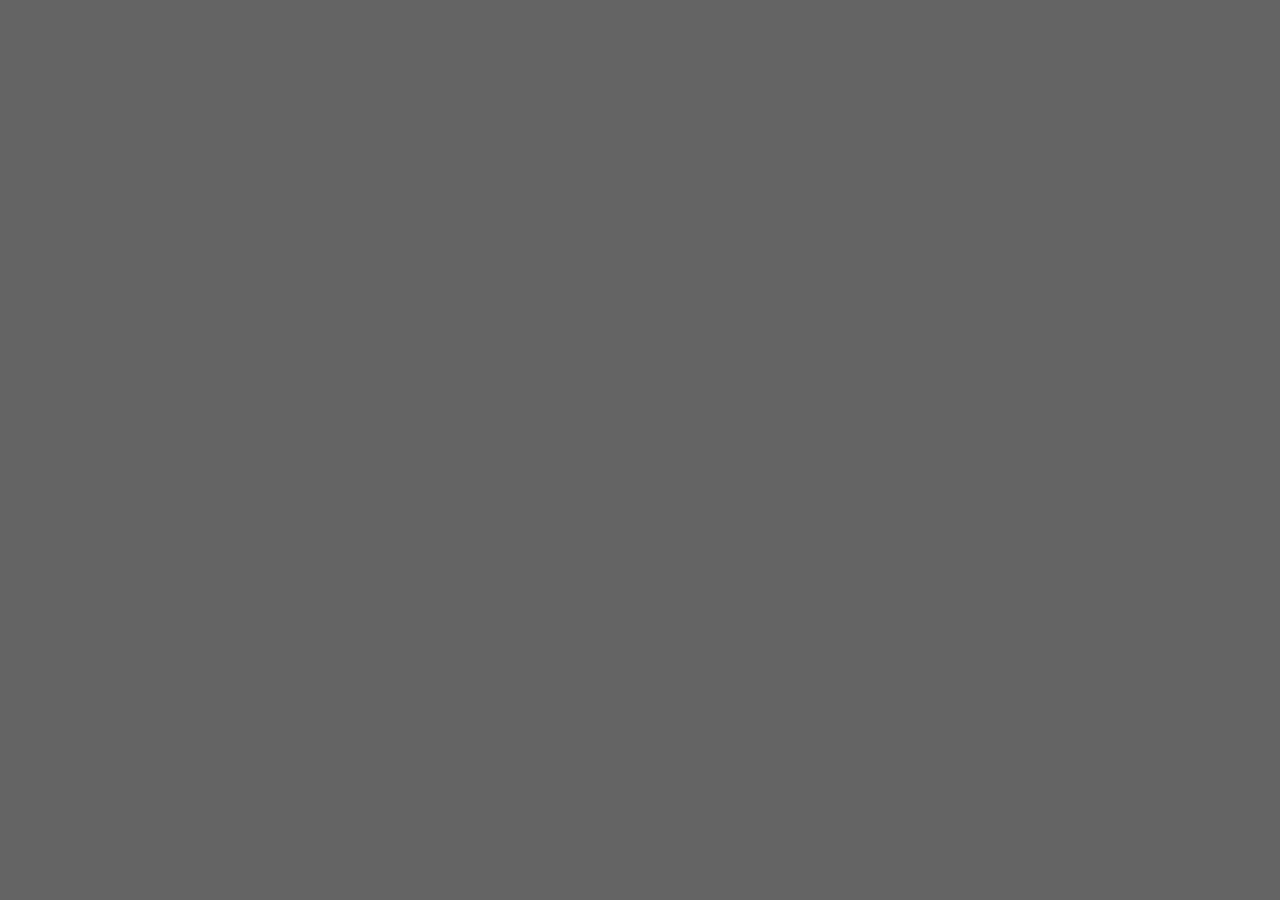
==== oscars.html @ a443cff0 "Changing approach and doing simple proof of concept" ====
<html>
<head>
  <meta charset="UTF-8">
  <script language="javascript" type="text/javascript" src="/libraries/p5.js"></script>
   <link href="/style.css" rel="stylesheet" type="text/css"</link> 
   <script language="javascript" type="text/javascript" src="/visualisation.js"></script>
</head>

<body>

</body>


</html>
---- style.css ----
body {
  padding: 0; 
  margin: 0;
}
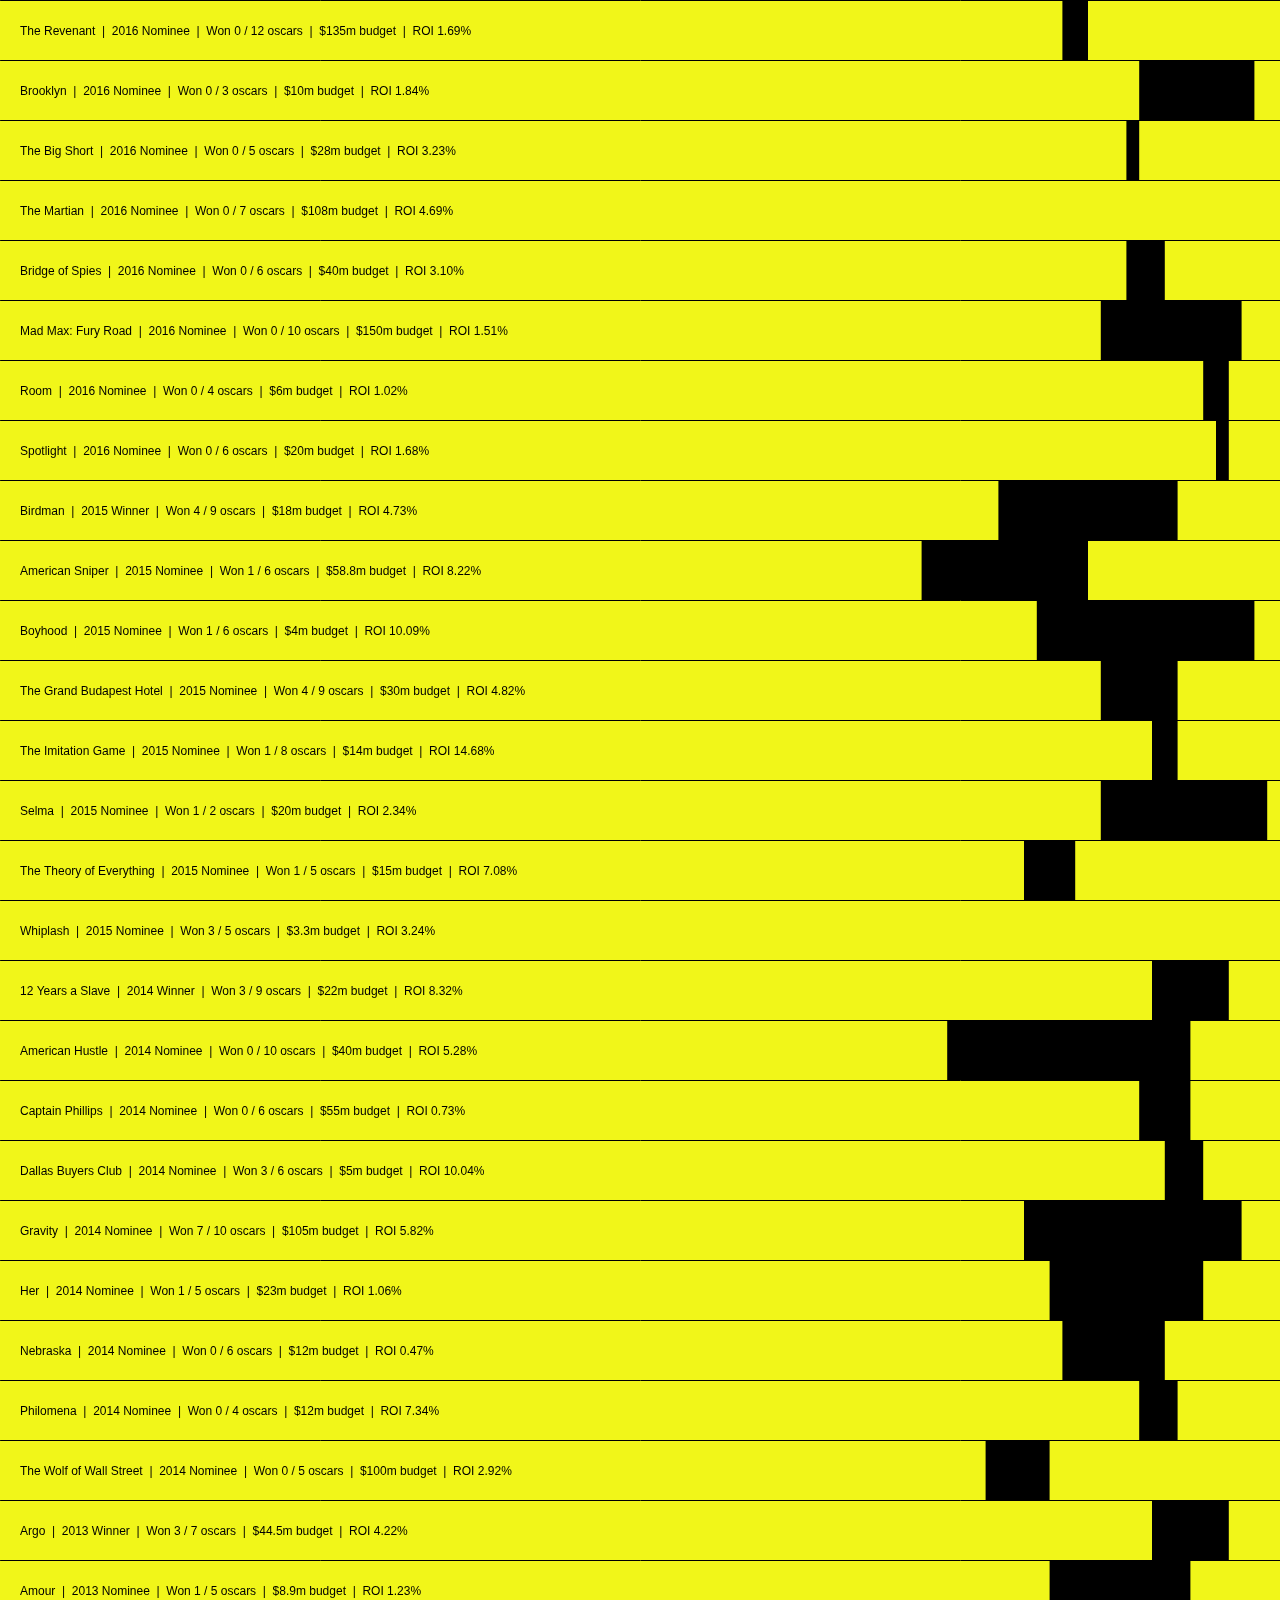
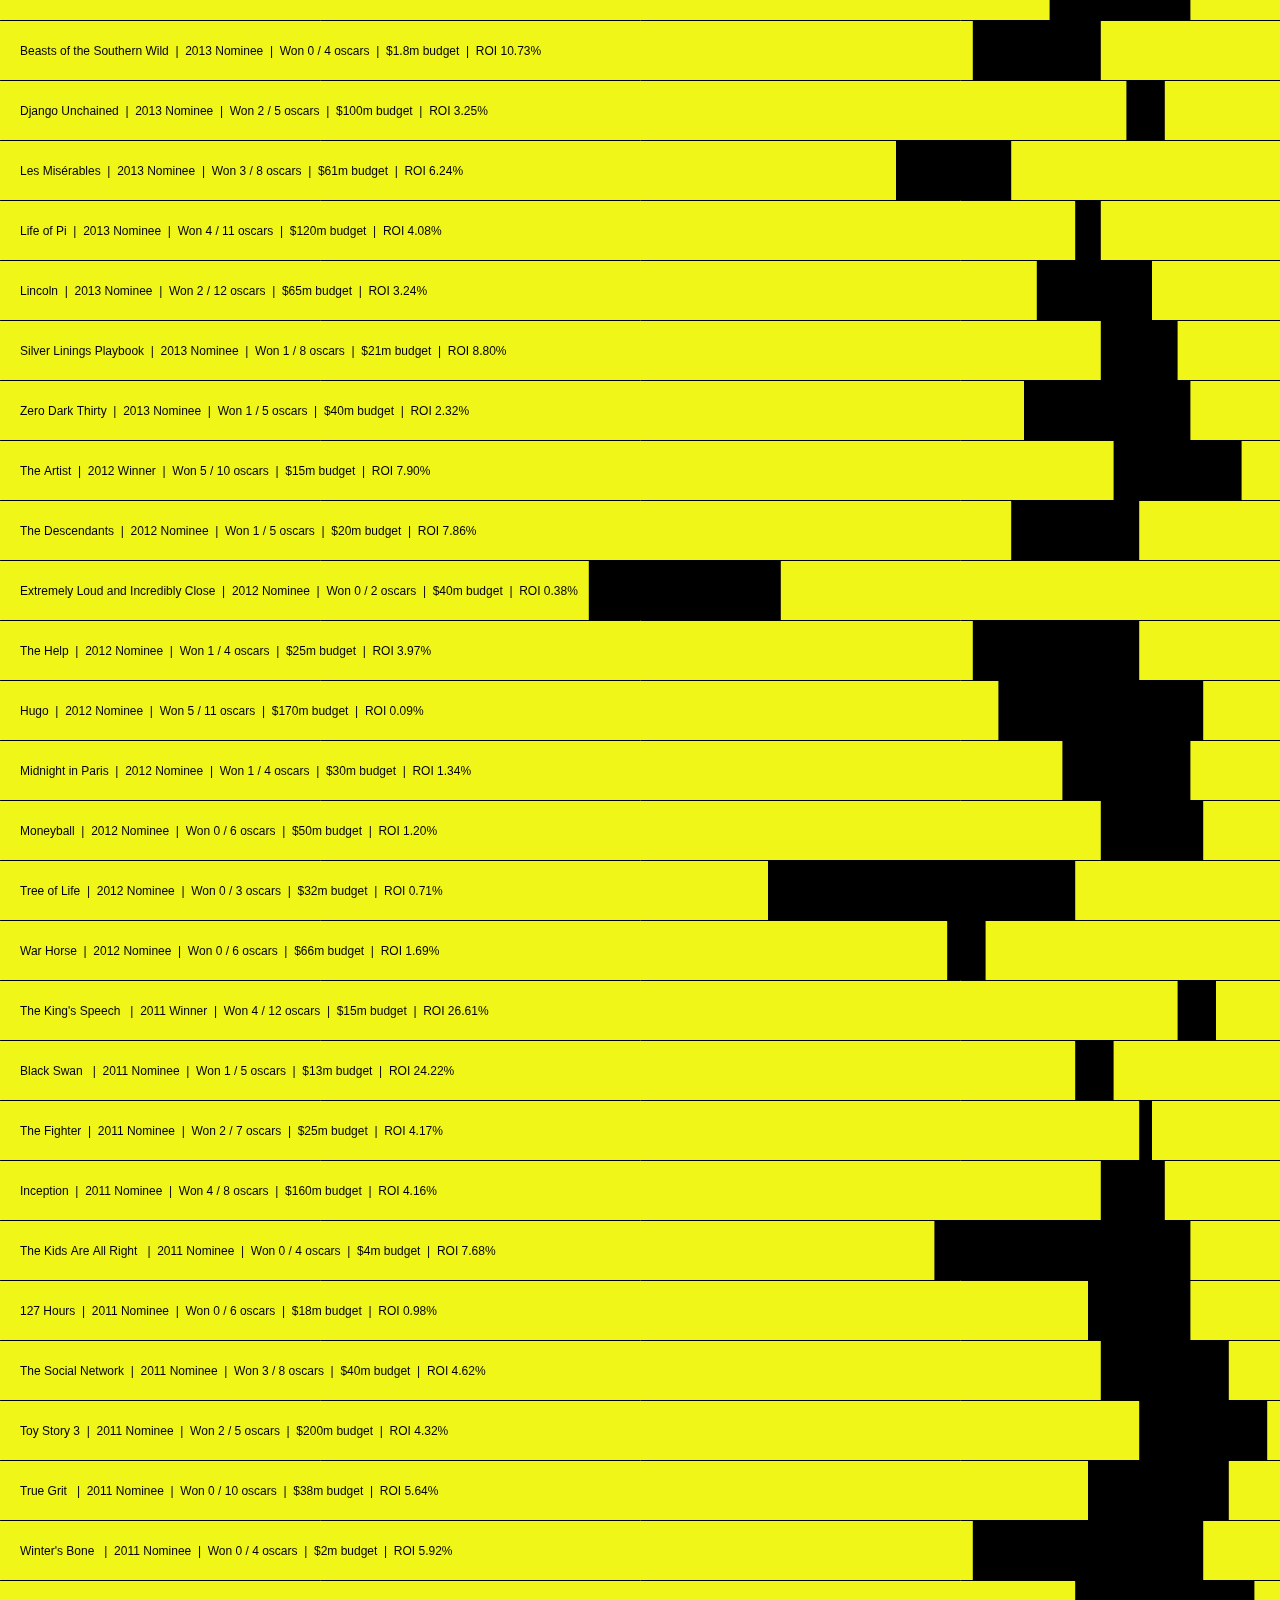
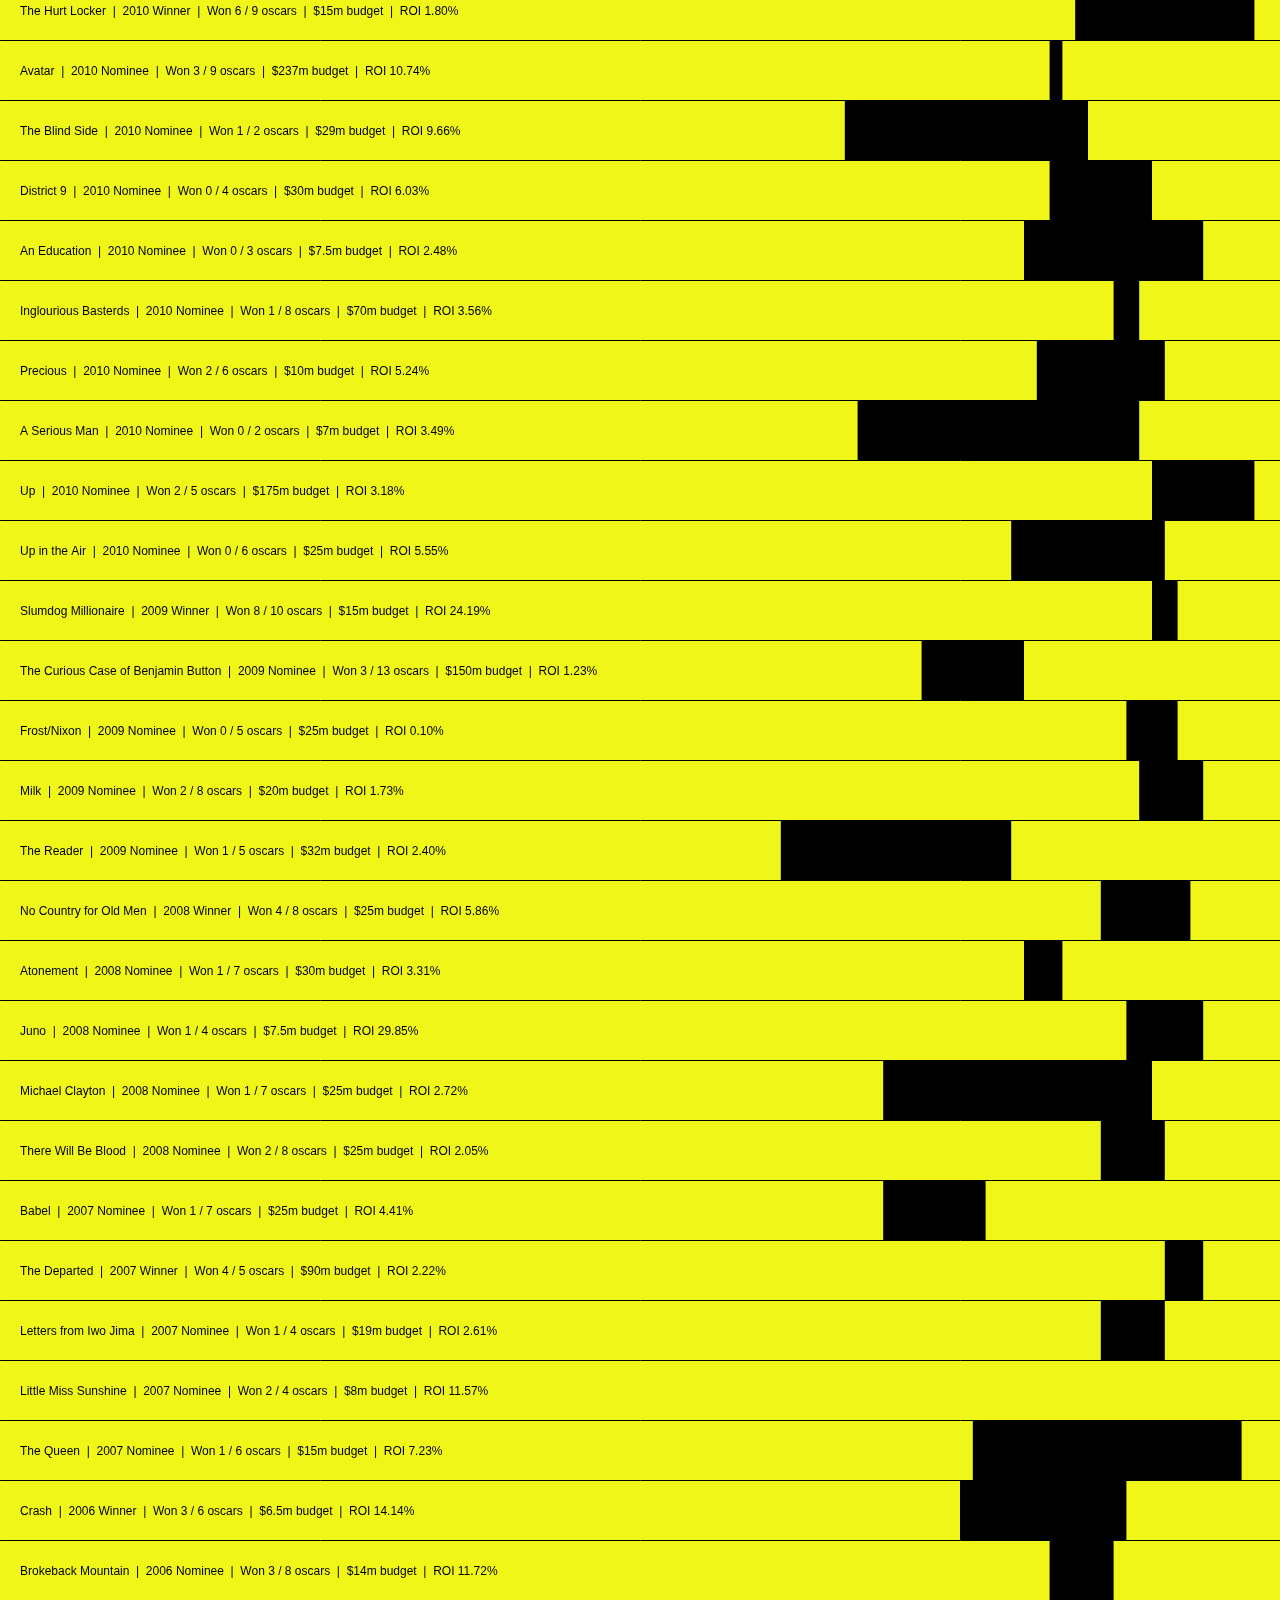
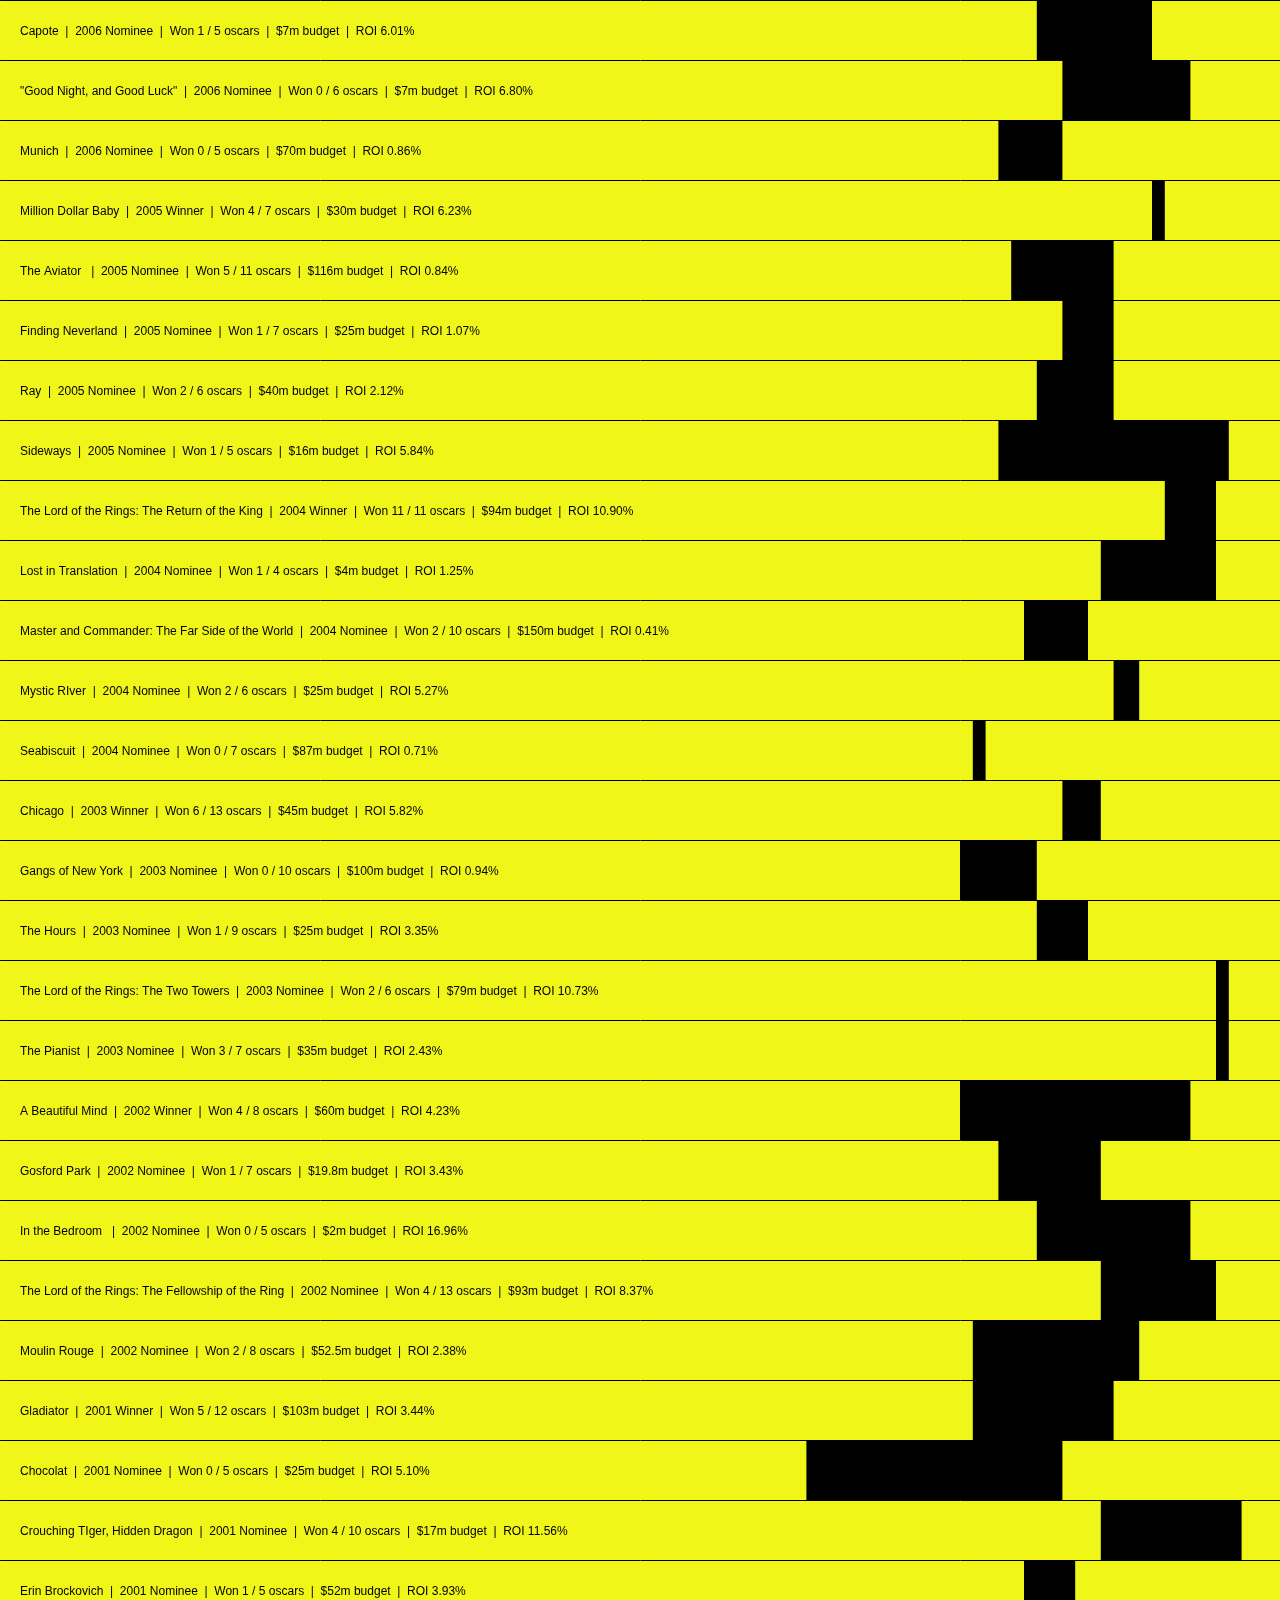
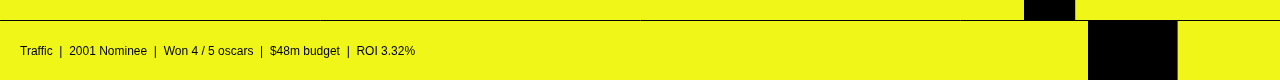
==== commit 0f6ccce0: "Adding Strings to the visualisation and doing math to the budgets" ====
--- a/oscars.html
+++ b/oscars.html
@@ -2,6 +2,7 @@
 <head>
   <meta charset="UTF-8">
   <script language="javascript" type="text/javascript" src="/libraries/p5.js"></script>
+  <script language="javascript" type="text/javascript" src="/libraries/p5.dom.js"></script>
    <link href="/style.css" rel="stylesheet" type="text/css"</link> 
    <script language="javascript" type="text/javascript" src="/visualisation.js"></script>
 </head>
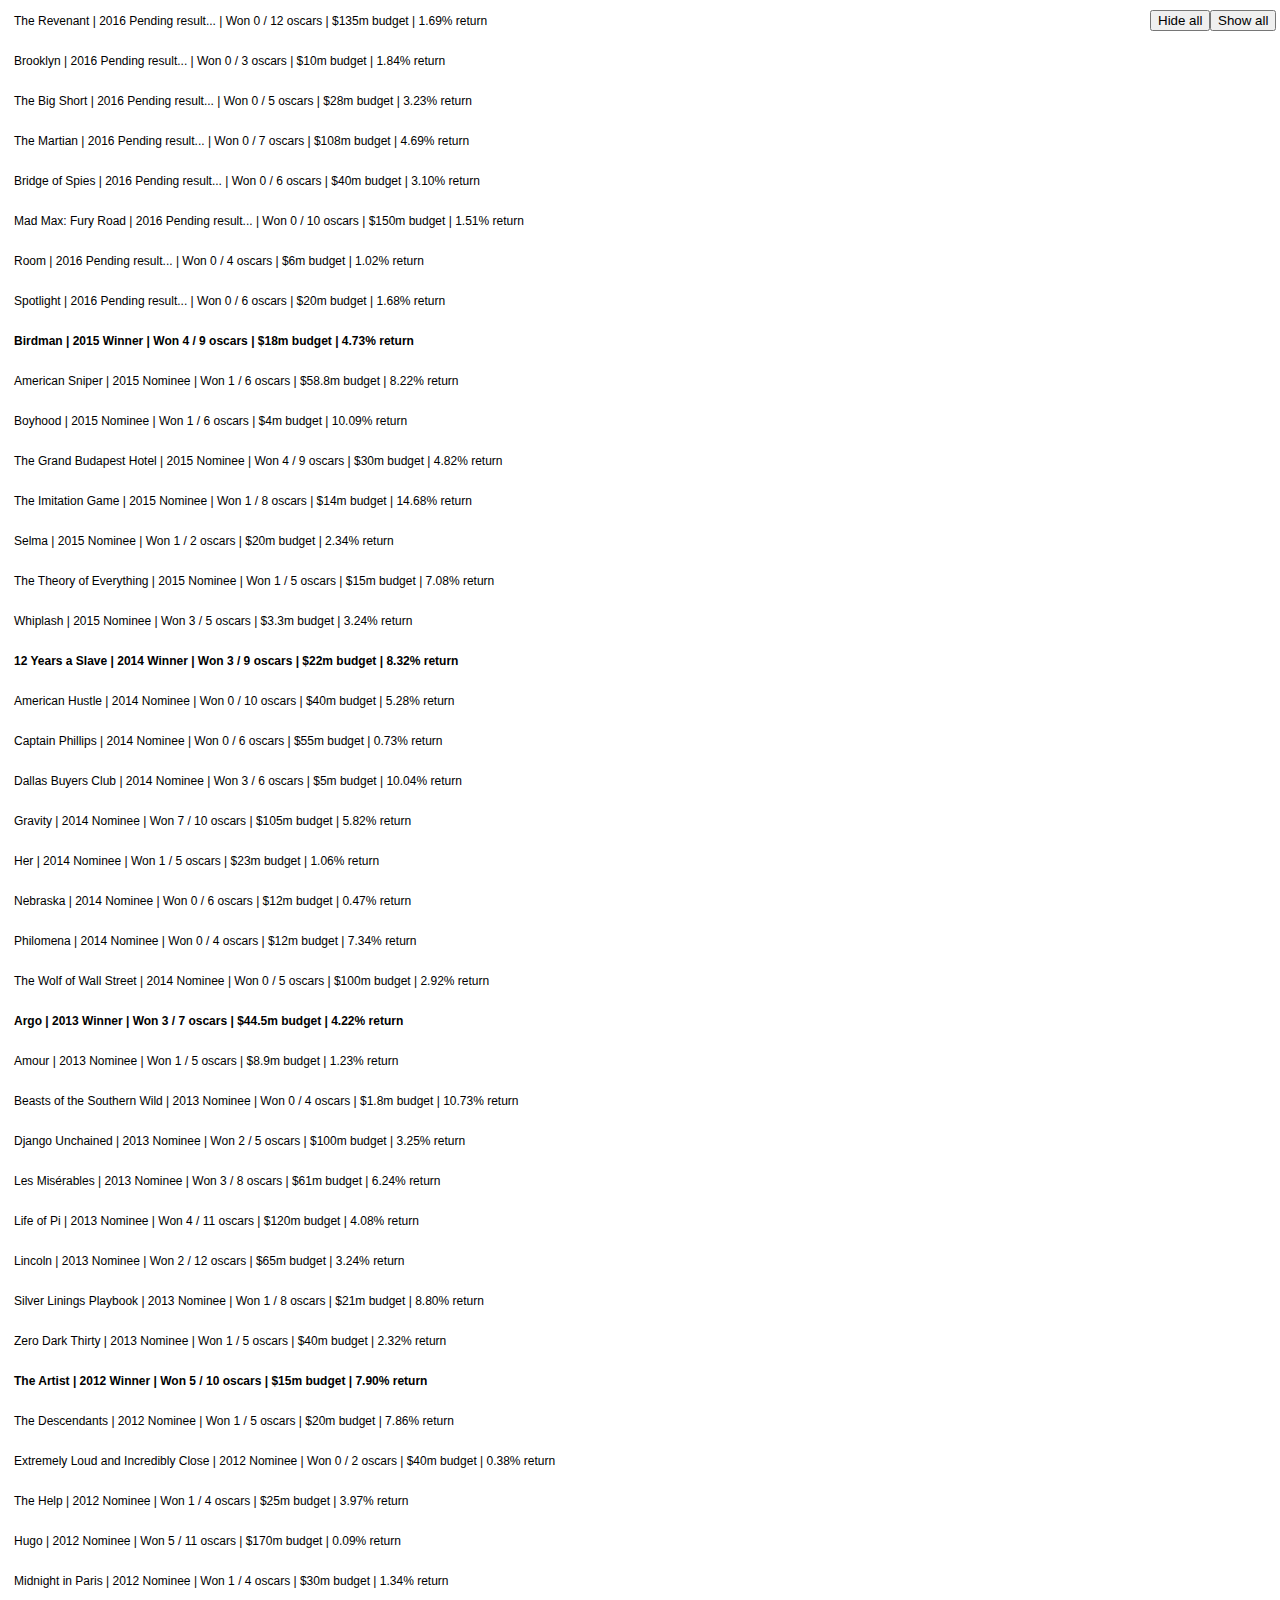
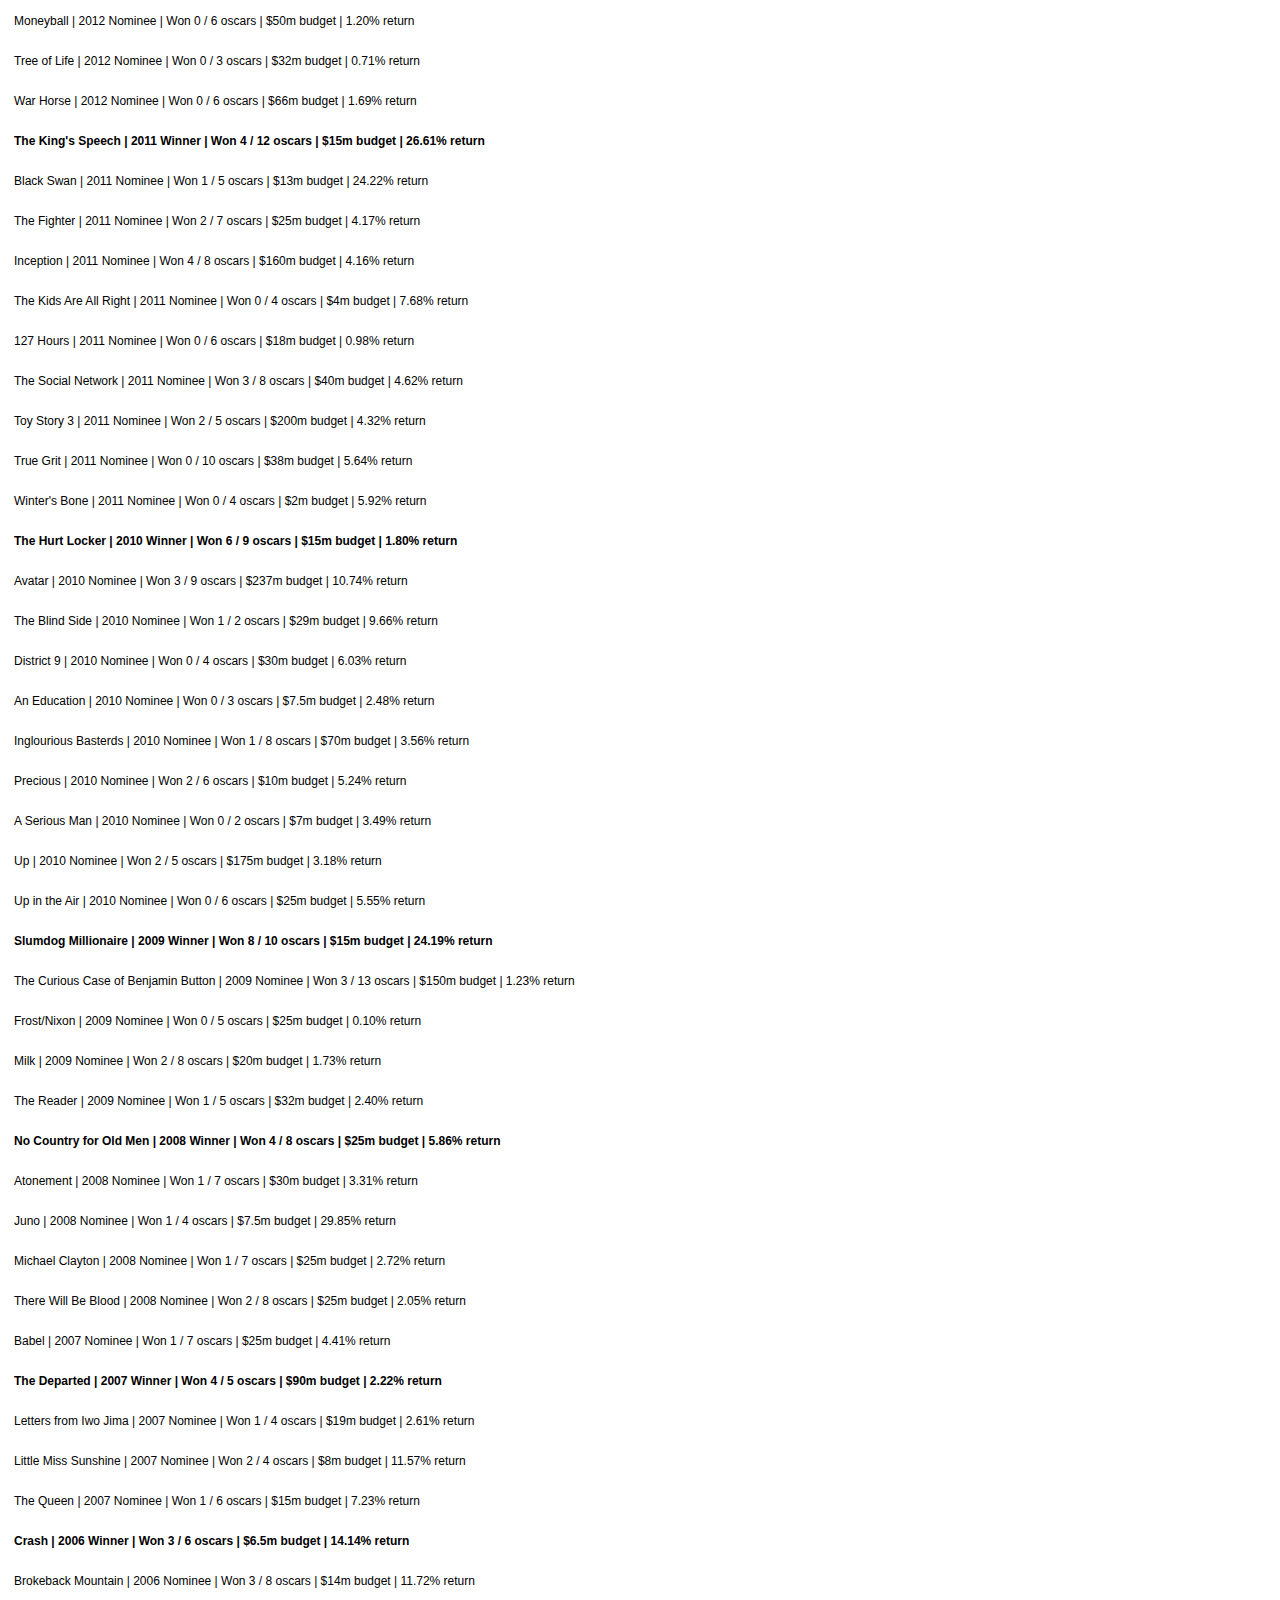
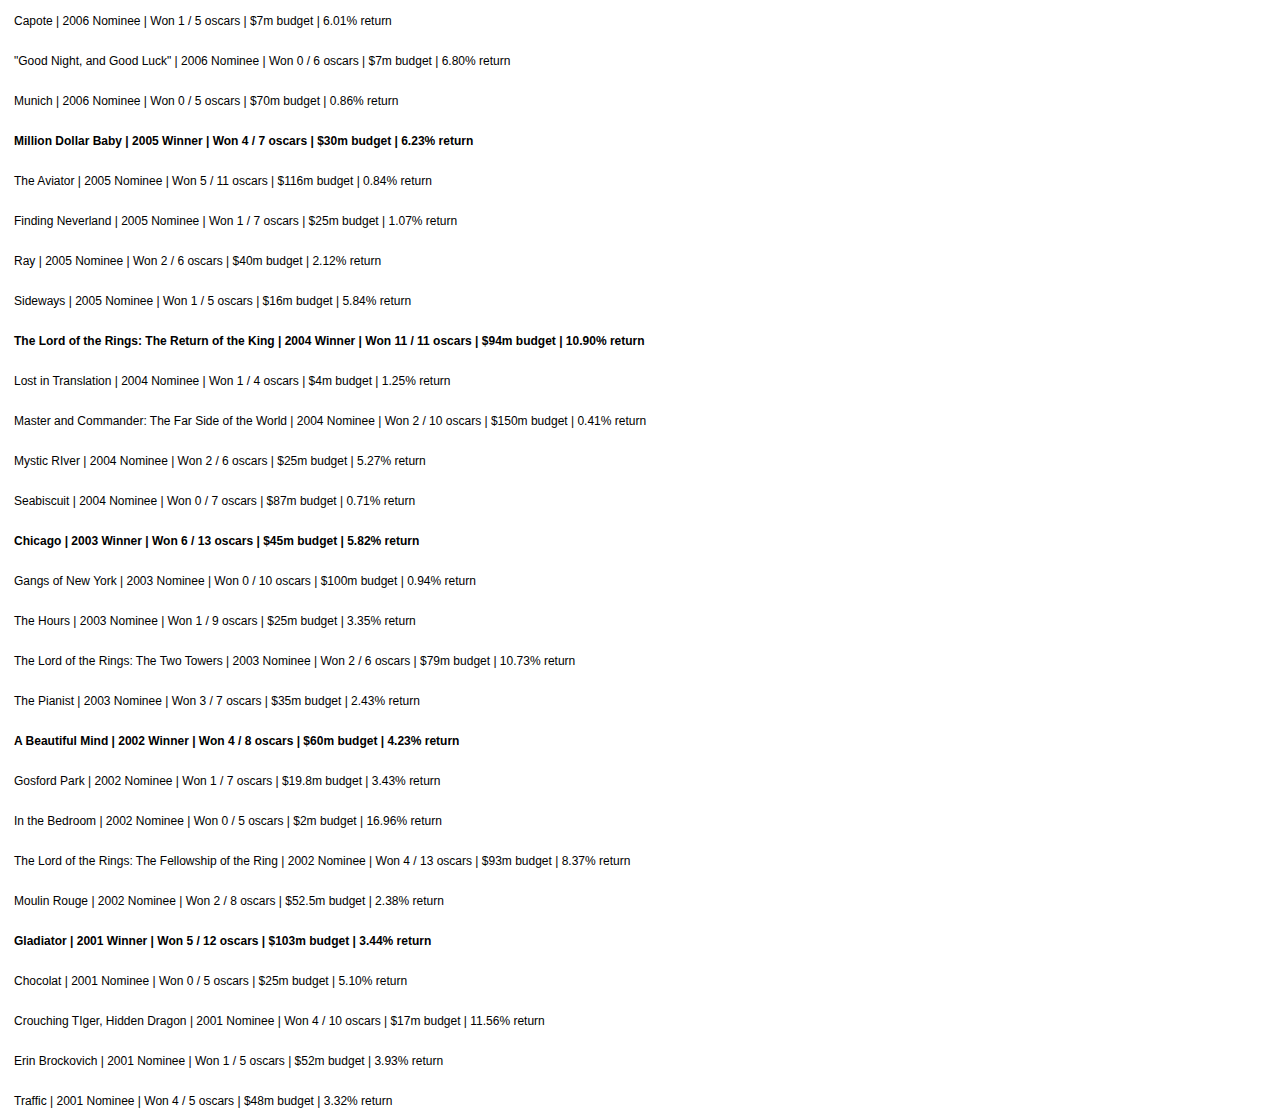
==== commit e751af2d: "Rearranging file to show/hide various html elements" ====
--- a/oscars.html
+++ b/oscars.html
@@ -3,12 +3,13 @@
   <meta charset="UTF-8">
   <script language="javascript" type="text/javascript" src="/libraries/p5.js"></script>
   <script language="javascript" type="text/javascript" src="/libraries/p5.dom.js"></script>
-   <link href="/style.css" rel="stylesheet" type="text/css"</link> 
-   <script language="javascript" type="text/javascript" src="/visualisation.js"></script>
+  <link href="/style.css" rel="stylesheet" type="text/css"</link> 
+  <script language="javascript" type="text/javascript" src="/visualisation.js"></script>
 </head>
 
 <body>
-
+  <div id ="myCanvas"></div>
+  <div id ="myList"></div>
 </body>
 
 
--- a/style.css
+++ b/style.css
@@ -1,4 +1,27 @@
 body {
   padding: 0; 
   margin: 0;
+  font-family: sans-serif;
 }
+
+#myCanvas {
+  position: absolute;  
+  z-index: 0;
+}
+
+#myList {
+  position: absolute;
+  z-index: 1;
+}
+
+.bold {
+  font-weight: bold;
+}
+
+p {
+  height:26px;
+  padding-top:14px;
+  padding-left:14px;
+  margin:0px;
+  font-size: 12px;
+}